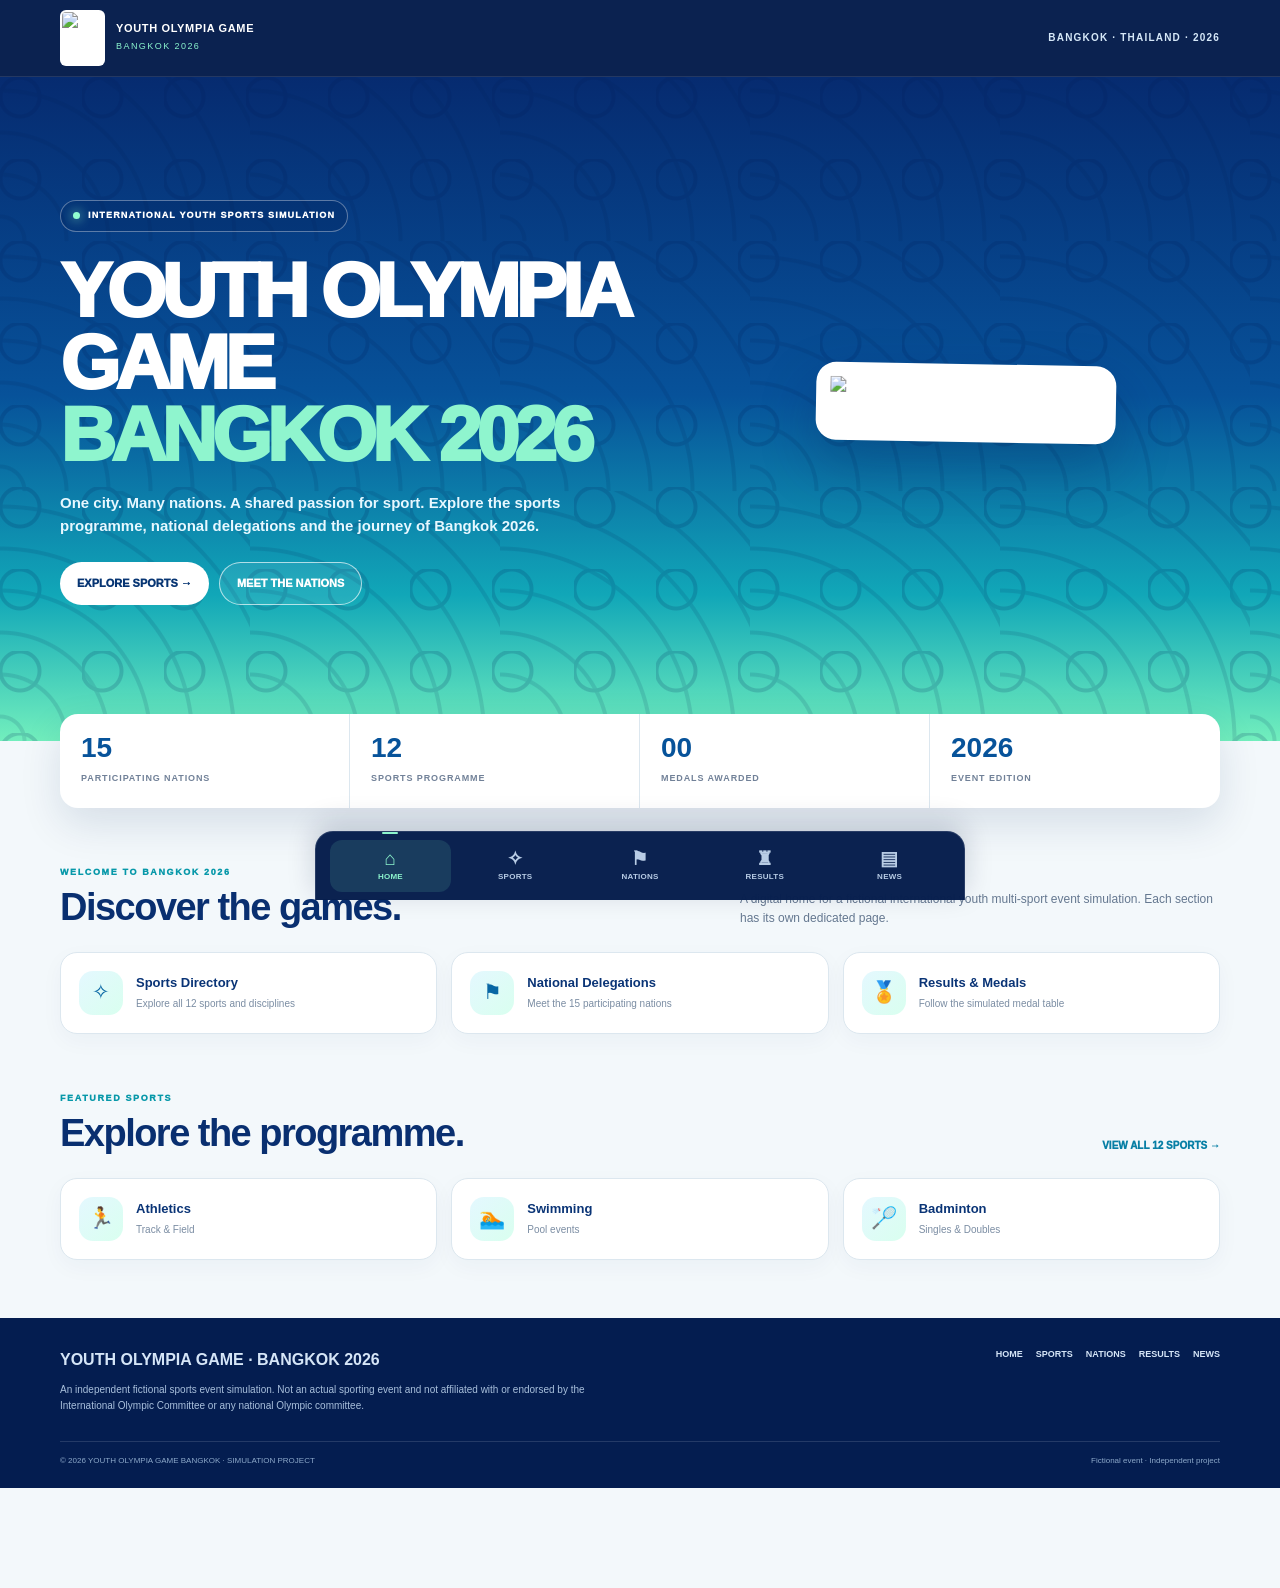
==== index.html @ f68425f7 "Add files via upload" ====
<!doctype html><html lang="en"><head><meta charset="utf-8"><meta name="viewport" content="width=device-width, initial-scale=1"><meta name="theme-color" content="#062b70"><title>Home | Youth Olympia Game Bangkok 2026</title><link rel="stylesheet" href="styles.css"></head><body><header class="topbar"><div class="wrap topnav"><a class="brand" href="index.html"><img src="assets/bangkok-2026-original-logo.jpg" alt="Bangkok 2026 logo"><span><b>YOUTH OLYMPIA GAME</b><small>BANGKOK 2026</small></span></a><div class="top-right">BANGKOK · THAILAND · 2026</div></div></header><main><section class="hero"><div class="wrap hero-inner"><div><div class="eyebrow"><span class="dot"></span> INTERNATIONAL YOUTH SPORTS SIMULATION</div><h1>YOUTH OLYMPIA GAME<span>BANGKOK 2026</span></h1><p>One city. Many nations. A shared passion for sport. Explore the sports programme, national delegations and the journey of Bangkok 2026.</p><div class="actions"><a class="btn btn-white" href="sports.html">EXPLORE SPORTS →</a><a class="btn btn-outline" href="nations.html">MEET THE NATIONS</a></div></div><div class="hero-logo"><img src="assets/bangkok-2026-original-logo.jpg" alt="Official original Bangkok 2026 event logo"></div></div><div class="hero-foot">BANGKOK, THAILAND · 2026 · FICTIONAL EVENT SIMULATION</div></section>
<div class="wrap stats-wrap"><div class="stats"><div class="stat"><strong>15</strong><span>Participating nations</span></div><div class="stat"><strong>12</strong><span>Sports programme</span></div><div class="stat"><strong>00</strong><span>Medals awarded</span></div><div class="stat"><strong>2026</strong><span>Event edition</span></div></div></div>
<section><div class="wrap"><div class="section-head"><div><div class="kicker">WELCOME TO BANGKOK 2026</div><h2>Discover the games.</h2></div><p class="section-copy">A digital home for a fictional international youth multi-sport event simulation. Each section has its own dedicated page.</p></div><div class="quick-grid"><a class="quick-card" href="sports.html"><span class="quick-icon">✧</span><span><strong>Sports Directory</strong><small>Explore all 12 sports and disciplines</small></span></a><a class="quick-card" href="nations.html"><span class="quick-icon">⚑</span><span><strong>National Delegations</strong><small>Meet the 15 participating nations</small></span></a><a class="quick-card" href="results.html"><span class="quick-icon">🏅</span><span><strong>Results & Medals</strong><small>Follow the simulated medal table</small></span></a></div></div></section>
<section style="padding-top:0"><div class="wrap"><div class="section-head"><div><div class="kicker">FEATURED SPORTS</div><h2>Explore the programme.</h2></div><a class="section-link" href="sports.html">VIEW ALL 12 SPORTS →</a></div><div class="quick-grid"><a class="quick-card" href="sport.html?sport=athletics"><span class="quick-icon">🏃</span><span><strong>Athletics</strong><small>Track & Field</small></span></a><a class="quick-card" href="sport.html?sport=swimming"><span class="quick-icon">🏊</span><span><strong>Swimming</strong><small>Pool events</small></span></a><a class="quick-card" href="sport.html?sport=badminton"><span class="quick-icon">🏸</span><span><strong>Badminton</strong><small>Singles & Doubles</small></span></a></div></div></section></main><footer><div class="wrap"><div class="footer-top"><div><b>YOUTH OLYMPIA GAME · BANGKOK 2026</b><p>An independent fictional sports event simulation. Not an actual sporting event and not affiliated with or endorsed by the International Olympic Committee or any national Olympic committee.</p></div><div class="footer-links"><a href="index.html">HOME</a><a href="sports.html">SPORTS</a><a href="nations.html">NATIONS</a><a href="results.html">RESULTS</a><a href="news.html">NEWS</a></div></div><div class="footer-bottom"><span>© 2026 YOUTH OLYMPIA GAME BANGKOK · SIMULATION PROJECT</span><span>Fictional event · Independent project</span></div></div></footer><nav class="bottom-nav" aria-label="Main navigation"><div class="bottom-inner"><a class="bottom-link active" href="index.html"><span class="nav-ico">⌂</span><span>HOME</span></a><a class="bottom-link " href="sports.html"><span class="nav-ico">✧</span><span>SPORTS</span></a><a class="bottom-link " href="nations.html"><span class="nav-ico">⚑</span><span>NATIONS</span></a><a class="bottom-link " href="results.html"><span class="nav-ico">♜</span><span>RESULTS</span></a><a class="bottom-link " href="news.html"><span class="nav-ico">▤</span><span>NEWS</span></a></div></nav><script></script></body></html>
---- styles.css ----
:root{--navy:#062b70;--navy2:#041e54;--blue:#07539a;--cyan:#14a9bd;--mint:#78f0c2;--ink:#102a4d;--muted:#657890;--line:#dce7ef;--paper:#f3f8fb;--white:#fff;--shadow:0 16px 42px rgba(5,38,91,.12)}
*{box-sizing:border-box}html{scroll-behavior:smooth;scroll-padding-top:90px}body{margin:0;background:var(--paper);color:var(--ink);font-family:Inter,"Noto Sans Thai",Arial,sans-serif;line-height:1.55;padding-bottom:100px}a{color:inherit;text-decoration:none}button{font:inherit}.wrap{width:min(1160px,calc(100% - 36px));margin:auto}
.topbar{position:sticky;top:0;z-index:30;background:rgba(4,27,75,.97);backdrop-filter:blur(14px);color:#fff;border-bottom:1px solid rgba(255,255,255,.1)}
.topnav{height:76px;display:flex;align-items:center;justify-content:space-between;gap:16px}.brand{display:flex;align-items:center;gap:11px;min-width:0}.brand img{width:45px;height:56px;object-fit:contain;background:white;border-radius:6px;padding:2px}.brand b{display:block;font-size:11px;line-height:1.25;letter-spacing:.06em}.brand small{display:block;color:#8bf5ce;font-size:9px;letter-spacing:.16em;margin-top:4px}.top-right{font-size:10px;font-weight:900;letter-spacing:.12em;color:#d6e8f8}
.hero{position:relative;overflow:hidden;color:white;background:linear-gradient(180deg,#062b70 0%,#07529a 48%,#11a7b8 78%,#72efbd 100%);isolation:isolate}.hero:before{content:"";position:absolute;inset:0;z-index:-1;opacity:.16;background:radial-gradient(circle at 20px 20px,transparent 0 17px,#001b56 18px 21px,transparent 22px),repeating-radial-gradient(circle at 0 100%,transparent 0 22px,rgba(1,31,84,.75) 23px 26px,transparent 27px 42px);background-size:82px 82px,250px 250px;background-position:0 0,0 100%}
.hero-inner{display:grid;grid-template-columns:1.1fr .9fr;align-items:center;gap:30px;padding:65px 0 78px;min-height:470px}.eyebrow{display:inline-flex;align-items:center;gap:8px;border:1px solid rgba(255,255,255,.35);background:rgba(0,25,78,.2);border-radius:999px;padding:8px 12px;font-size:9px;font-weight:950;letter-spacing:.13em}.dot{width:7px;height:7px;border-radius:50%;background:#91ffd0;box-shadow:0 0 12px #91ffd0}.hero h1{font-size:clamp(44px,6vw,78px);line-height:.94;letter-spacing:-.065em;margin:22px 0 15px;font-weight:1000}.hero h1 span{display:block;color:#8ff5ce}.hero p{max-width:550px;color:#e7f8ff;font-size:15px;font-weight:600;margin:20px 0 25px}.actions{display:flex;gap:10px;flex-wrap:wrap}.btn{display:inline-flex;align-items:center;justify-content:center;border-radius:999px;padding:12px 17px;font-size:11px;font-weight:950;cursor:pointer;border:0}.btn-white{background:white;color:#073573}.btn-outline{border:1px solid rgba(255,255,255,.65);color:white;background:rgba(255,255,255,.08)}.hero-logo{width:min(300px,80%);margin:auto;background:#fff;padding:14px;border-radius:20px;box-shadow:0 24px 55px rgba(0,24,75,.25);transform:rotate(1deg)}.hero-logo img{width:100%;display:block}.hero-foot{position:absolute;bottom:13px;left:0;right:0;text-align:center;font-size:8px;letter-spacing:.14em;color:rgba(255,255,255,.78)}
.stats-wrap{margin-top:-27px;position:relative;z-index:2}.stats{display:grid;grid-template-columns:repeat(4,1fr);background:white;border-radius:18px;box-shadow:var(--shadow);overflow:hidden}.stat{padding:19px 21px;border-right:1px solid var(--line)}.stat:last-child{border:0}.stat strong{display:block;color:#07539a;font-size:28px;line-height:1.1}.stat span{font-size:9px;color:#718198;font-weight:900;letter-spacing:.1em;text-transform:uppercase}
section{padding:58px 0}.section-head{display:flex;justify-content:space-between;align-items:end;gap:20px;margin-bottom:24px}.kicker{font-size:9px;color:#0798a9;font-weight:1000;letter-spacing:.18em;text-transform:uppercase}h2{color:#092f70;font-size:clamp(26px,3.5vw,38px);line-height:1.08;letter-spacing:-.04em;margin:7px 0 0}.section-copy{max-width:480px;color:var(--muted);font-size:12px;margin:0}.section-link{color:#087fa5;font-size:10px;font-weight:950;white-space:nowrap}
.quick-grid{display:grid;grid-template-columns:repeat(3,1fr);gap:14px}.quick-card{display:flex;align-items:center;gap:13px;background:white;border:1px solid var(--line);border-radius:17px;padding:18px;box-shadow:0 7px 22px rgba(7,46,101,.04);transition:.2s}.quick-card:hover{transform:translateY(-3px);box-shadow:var(--shadow)}.quick-icon{width:44px;height:44px;flex:0 0 44px;border-radius:14px;background:linear-gradient(135deg,#e4f8ff,#d9ffef);display:grid;place-items:center;color:#0866a4;font-size:21px}.quick-card strong{display:block;color:#0a3476;font-size:13px}.quick-card small{display:block;color:#7b8da3;font-size:10px;margin-top:3px}
.sports-section{background:#eaf3f8}.tools{display:flex;gap:9px;flex-wrap:wrap;margin-bottom:18px}.search{flex:1;min-width:200px;border:1px solid #d7e4ed;border-radius:11px;padding:11px 14px;background:white;outline:none;font-size:11px}.filter{border:1px solid #d7e4ed;background:#fff;color:#536b85;border-radius:999px;padding:9px 13px;font-size:9px;font-weight:900;cursor:pointer}.filter.active{background:#073b82;color:#fff;border-color:#073b82}.sports-grid{display:grid;grid-template-columns:repeat(3,1fr);gap:13px}.sport-card{background:white;border:1px solid #dce7ef;border-radius:17px;padding:15px;display:flex;align-items:center;gap:12px;cursor:pointer;text-align:left;transition:.2s}.sport-card:hover{transform:translateY(-3px);box-shadow:var(--shadow);border-color:#9bdacb}.sport-mark{width:48px;height:48px;flex:0 0 48px;border-radius:14px;background:linear-gradient(145deg,#083a80,#087da5 65%,#39c6ae);display:grid;place-items:center;color:#fff;font-size:22px}.sport-card strong{display:block;color:#12366d;font-size:12px}.sport-card small{display:block;color:#8493a5;font-size:9px;margin-top:3px}.sport-card .arrow{margin-left:auto;color:#90a0b2}.countries-grid{display:grid;grid-template-columns:repeat(5,1fr);gap:11px}.country{display:flex;align-items:center;gap:9px;background:white;border:1px solid var(--line);border-radius:13px;padding:11px;min-width:0}.flag{width:42px;height:28px;flex:0 0 42px;border-radius:3px;overflow:hidden;box-shadow:0 1px 5px rgba(0,0,0,.16);background:white}.flag svg{display:block;width:100%;height:100%}.country b{font-size:10px;display:block;line-height:1.2;color:#173968}.country small{font-size:8px;color:#8a9aae;font-weight:800;letter-spacing:.08em}
.medal-area{background:#062b70;color:white;position:relative}.medal-area h2{color:white}.medal-area .section-copy{color:#bdd5ee}.table-shell{background:white;border-radius:18px;overflow:auto;box-shadow:0 16px 40px rgba(0,0,0,.16);color:var(--ink)}.table-head{padding:16px 19px;display:flex;justify-content:space-between;gap:10px;border-bottom:1px solid var(--line)}.table-head b{font-size:13px;color:#0a3476}.pill{background:#ddf9ef;color:#087d72;border-radius:999px;padding:6px 9px;font-size:8px;font-weight:1000;letter-spacing:.08em}table{width:100%;border-collapse:collapse;min-width:570px;font-size:10px}th{text-align:left;background:#f4f8fb;color:#7b8da2;font-size:8px;letter-spacing:.1em;text-transform:uppercase;padding:12px 15px}td{padding:12px 15px;border-top:1px solid #edf1f5;font-weight:750}td.num,th.num{text-align:center}.host td{background:#f0fff9}.table-note{padding:11px 16px;color:#8191a5;font-size:9px;background:#fbfdfe}
.page-banner{background:linear-gradient(120deg,#062b70,#087fa8 70%,#6ce7b9);color:white;padding:42px 0 45px;position:relative;overflow:hidden}.page-banner:after{content:"";position:absolute;right:-40px;top:-130px;width:350px;height:350px;border:1px solid rgba(255,255,255,.18);border-radius:50%;box-shadow:0 0 0 30px rgba(255,255,255,.04),0 0 0 70px rgba(255,255,255,.03)}.page-banner .kicker{color:#9bffdb}.page-banner h1{font-size:clamp(32px,5vw,52px);line-height:1;margin:9px 0 10px;letter-spacing:-.04em}.page-banner p{max-width:650px;color:#e1f7ff;font-size:12px;margin:0}
.news-grid{display:grid;grid-template-columns:repeat(3,1fr);gap:14px}.news-card{background:white;border:1px solid var(--line);border-radius:17px;overflow:hidden}.news-art{height:140px;background:linear-gradient(135deg,#062b70,#087eaa 68%,#71edbd);display:flex;align-items:end;padding:15px;color:white;font-size:10px;font-weight:1000;letter-spacing:.12em;position:relative;overflow:hidden}.news-art:after{content:"2026";position:absolute;right:-5px;top:-20px;font-size:78px;font-weight:1000;color:rgba(255,255,255,.13)}.news-body{padding:16px}.news-body small{font-size:8px;color:#078da7;font-weight:1000;letter-spacing:.12em}.news-body h3{font-size:13px;color:#10366f;margin:6px 0}.news-body p{font-size:10px;color:var(--muted);margin:0}
.detail-panel{background:white;border:1px solid var(--line);border-radius:18px;padding:22px;box-shadow:0 8px 24px rgba(7,46,101,.05)}.detail-panel h3{color:#0a3476;margin:0 0 8px}.detail-panel p{color:var(--muted);font-size:12px;margin:0 0 14px}.back-link{display:inline-block;color:#087fa5;font-size:10px;font-weight:950;margin-bottom:16px}
footer{background:#041d50;color:#d5e5f7;padding:30px 0 20px}.footer-top{display:flex;justify-content:space-between;gap:20px;padding-bottom:18px;border-bottom:1px solid rgba(255,255,255,.13)}.footer-top p{max-width:560px;color:#a9c0dc;font-size:10px}.footer-links{display:flex;gap:13px;flex-wrap:wrap;font-size:9px;font-weight:850}.footer-bottom{padding-top:13px;color:#8da9ca;font-size:8px;display:flex;justify-content:space-between;gap:12px}
.bottom-nav{position:fixed;bottom:0;left:0;right:0;z-index:60;background:rgba(4,27,75,.97);backdrop-filter:blur(15px);border-top:1px solid rgba(255,255,255,.13);padding:8px max(10px,env(safe-area-inset-left)) calc(8px + env(safe-area-inset-bottom));box-shadow:0 -8px 28px rgba(0,20,60,.18)}.bottom-inner{width:min(620px,100%);margin:auto;display:grid;grid-template-columns:repeat(5,1fr);gap:4px}.bottom-link{display:flex;flex-direction:column;align-items:center;justify-content:center;gap:3px;color:#b8cce5;padding:4px 2px;border-radius:12px;font-size:8px;font-weight:850;letter-spacing:.03em;min-height:52px}.bottom-link .nav-ico{font-size:19px;line-height:1}.bottom-link.active{color:#8cf4cd;background:rgba(120,240,194,.12)}.bottom-link.active:before{content:"";width:16px;height:2px;border-radius:4px;background:#8cf4cd;position:absolute;top:0}
@media(min-width:900px){.bottom-nav{left:50%;right:auto;transform:translateX(-50%);width:min(650px,calc(100% - 40px));border:1px solid rgba(255,255,255,.12);border-bottom:0;border-radius:18px 18px 0 0}}
@media(max-width:760px){.topnav{height:68px}.top-right{display:none}.hero-inner{display:block;padding:48px 0 65px;min-height:0}.hero h1{font-size:clamp(44px,12vw,68px)}.hero-logo{width:205px;margin:30px auto 0}.stats{grid-template-columns:repeat(2,1fr)}.stat{padding:15px;border-bottom:1px solid var(--line)}.stat:nth-child(2){border-right:0}.stat:nth-child(3),.stat:nth-child(4){border-bottom:0}.section-head{display:block}.section-copy{margin-top:10px}.quick-grid{grid-template-columns:1fr}.sports-grid{grid-template-columns:repeat(2,1fr);gap:9px}.sport-card{padding:10px;gap:8px}.sport-mark{width:40px;height:40px;flex-basis:40px}.sport-card strong{font-size:10px}.countries-grid{grid-template-columns:repeat(2,1fr);gap:8px}.country{padding:9px;gap:7px}.flag{width:36px;height:24px;flex-basis:36px}.news-grid{grid-template-columns:1fr}.footer-top,.footer-bottom{display:block}.footer-links{margin-top:12px}}
@media(max-width:390px){.sports-grid{grid-template-columns:1fr}.bottom-link{font-size:7px}.bottom-link .nav-ico{font-size:18px}}
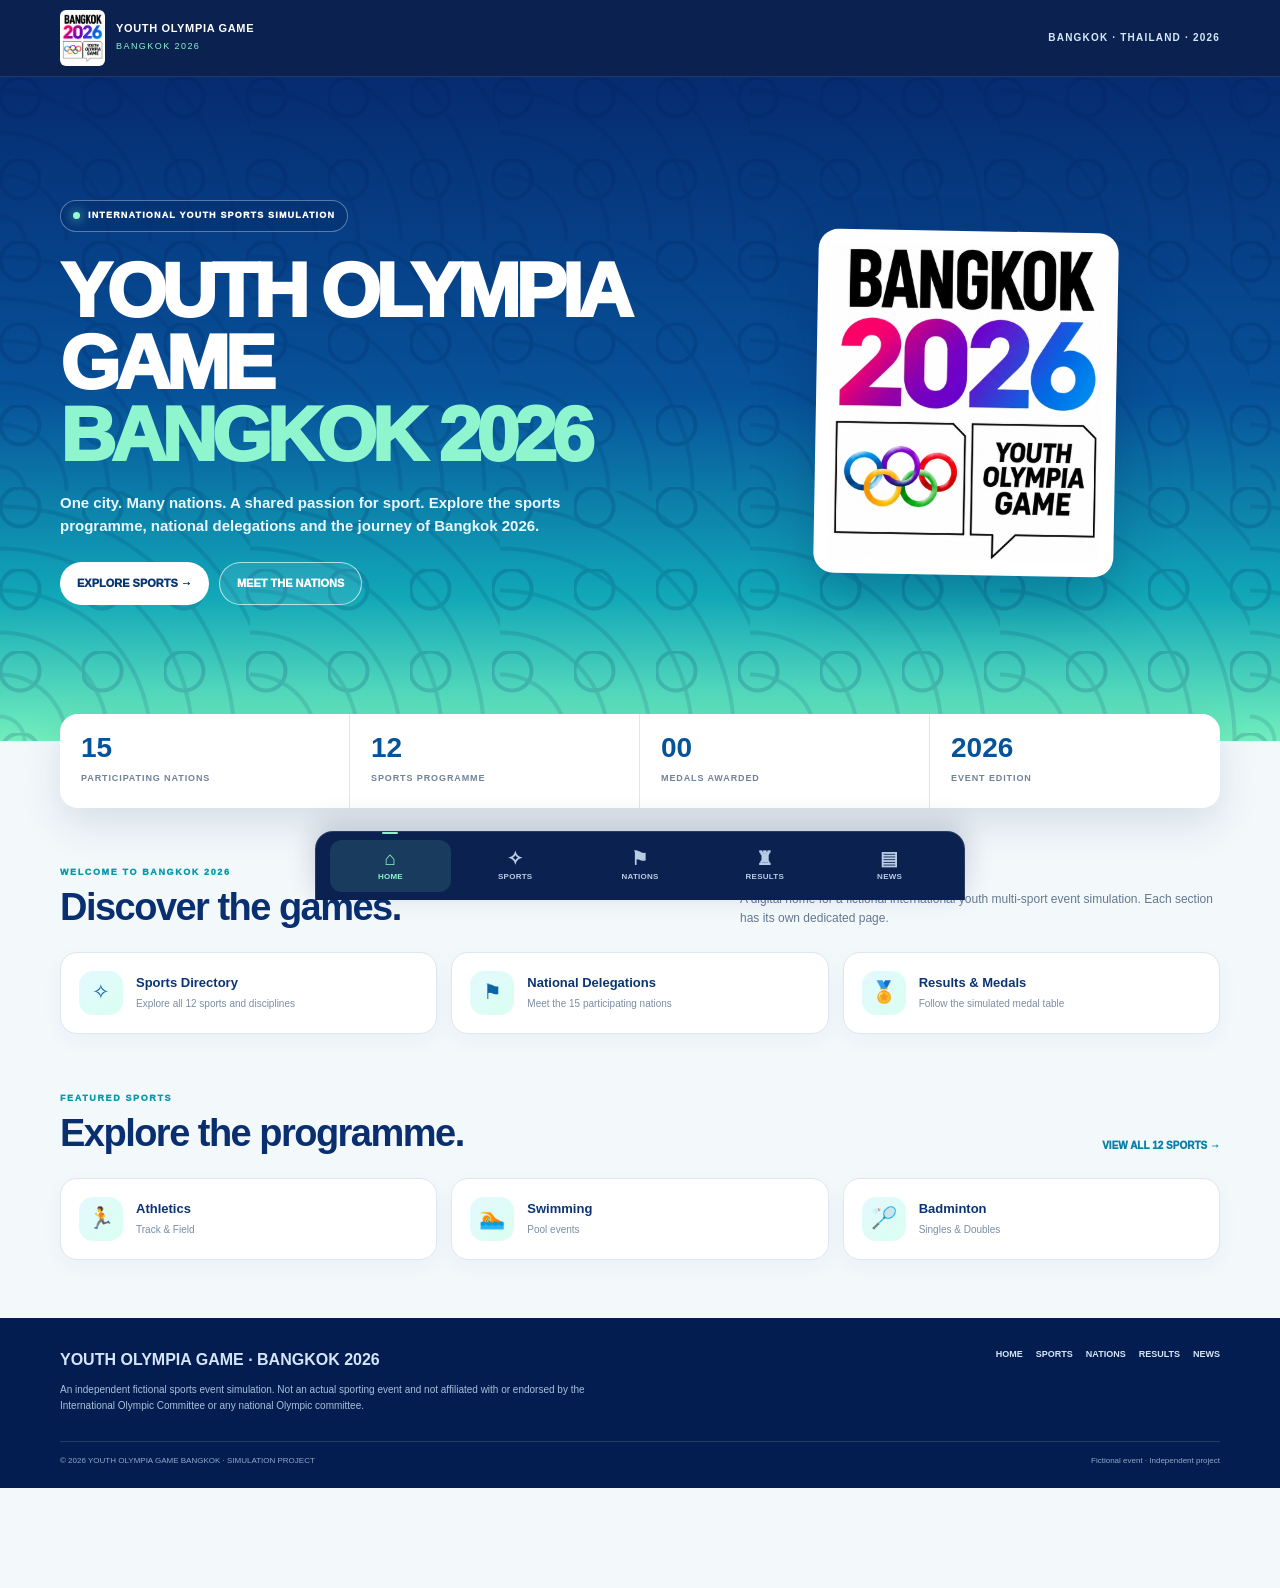
==== commit 2185b2fc: "Add files via upload" ====
--- a/index.html
+++ b/index.html
@@ -1,4 +1,4 @@
-<!doctype html><html lang="en"><head><meta charset="utf-8"><meta name="viewport" content="width=device-width, initial-scale=1"><meta name="theme-color" content="#062b70"><title>Home | Youth Olympia Game Bangkok 2026</title><link rel="stylesheet" href="styles.css"></head><body><header class="topbar"><div class="wrap topnav"><a class="brand" href="index.html"><img src="assets/bangkok-2026-original-logo.jpg" alt="Bangkok 2026 logo"><span><b>YOUTH OLYMPIA GAME</b><small>BANGKOK 2026</small></span></a><div class="top-right">BANGKOK · THAILAND · 2026</div></div></header><main><section class="hero"><div class="wrap hero-inner"><div><div class="eyebrow"><span class="dot"></span> INTERNATIONAL YOUTH SPORTS SIMULATION</div><h1>YOUTH OLYMPIA GAME<span>BANGKOK 2026</span></h1><p>One city. Many nations. A shared passion for sport. Explore the sports programme, national delegations and the journey of Bangkok 2026.</p><div class="actions"><a class="btn btn-white" href="sports.html">EXPLORE SPORTS →</a><a class="btn btn-outline" href="nations.html">MEET THE NATIONS</a></div></div><div class="hero-logo"><img src="assets/bangkok-2026-original-logo.jpg" alt="Official original Bangkok 2026 event logo"></div></div><div class="hero-foot">BANGKOK, THAILAND · 2026 · FICTIONAL EVENT SIMULATION</div></section>
+<!doctype html><html lang="en"><head><meta charset="utf-8"><meta name="viewport" content="width=device-width, initial-scale=1"><meta name="theme-color" content="#062b70"><title>Home | Youth Olympia Game Bangkok 2026</title><link rel="stylesheet" href="styles.css"></head><body><header class="topbar"><div class="wrap topnav"><a class="brand" href="index.html"><img src="[data-uri]" alt="Bangkok 2026 logo"><span><b>YOUTH OLYMPIA GAME</b><small>BANGKOK 2026</small></span></a><div class="top-right">BANGKOK · THAILAND · 2026</div></div></header><main><section class="hero"><div class="wrap hero-inner"><div><div class="eyebrow"><span class="dot"></span> INTERNATIONAL YOUTH SPORTS SIMULATION</div><h1>YOUTH OLYMPIA GAME<span>BANGKOK 2026</span></h1><p>One city. Many nations. A shared passion for sport. Explore the sports programme, national delegations and the journey of Bangkok 2026.</p><div class="actions"><a class="btn btn-white" href="sports.html">EXPLORE SPORTS →</a><a class="btn btn-outline" href="nations.html">MEET THE NATIONS</a></div></div><div class="hero-logo"><img src="[data-uri]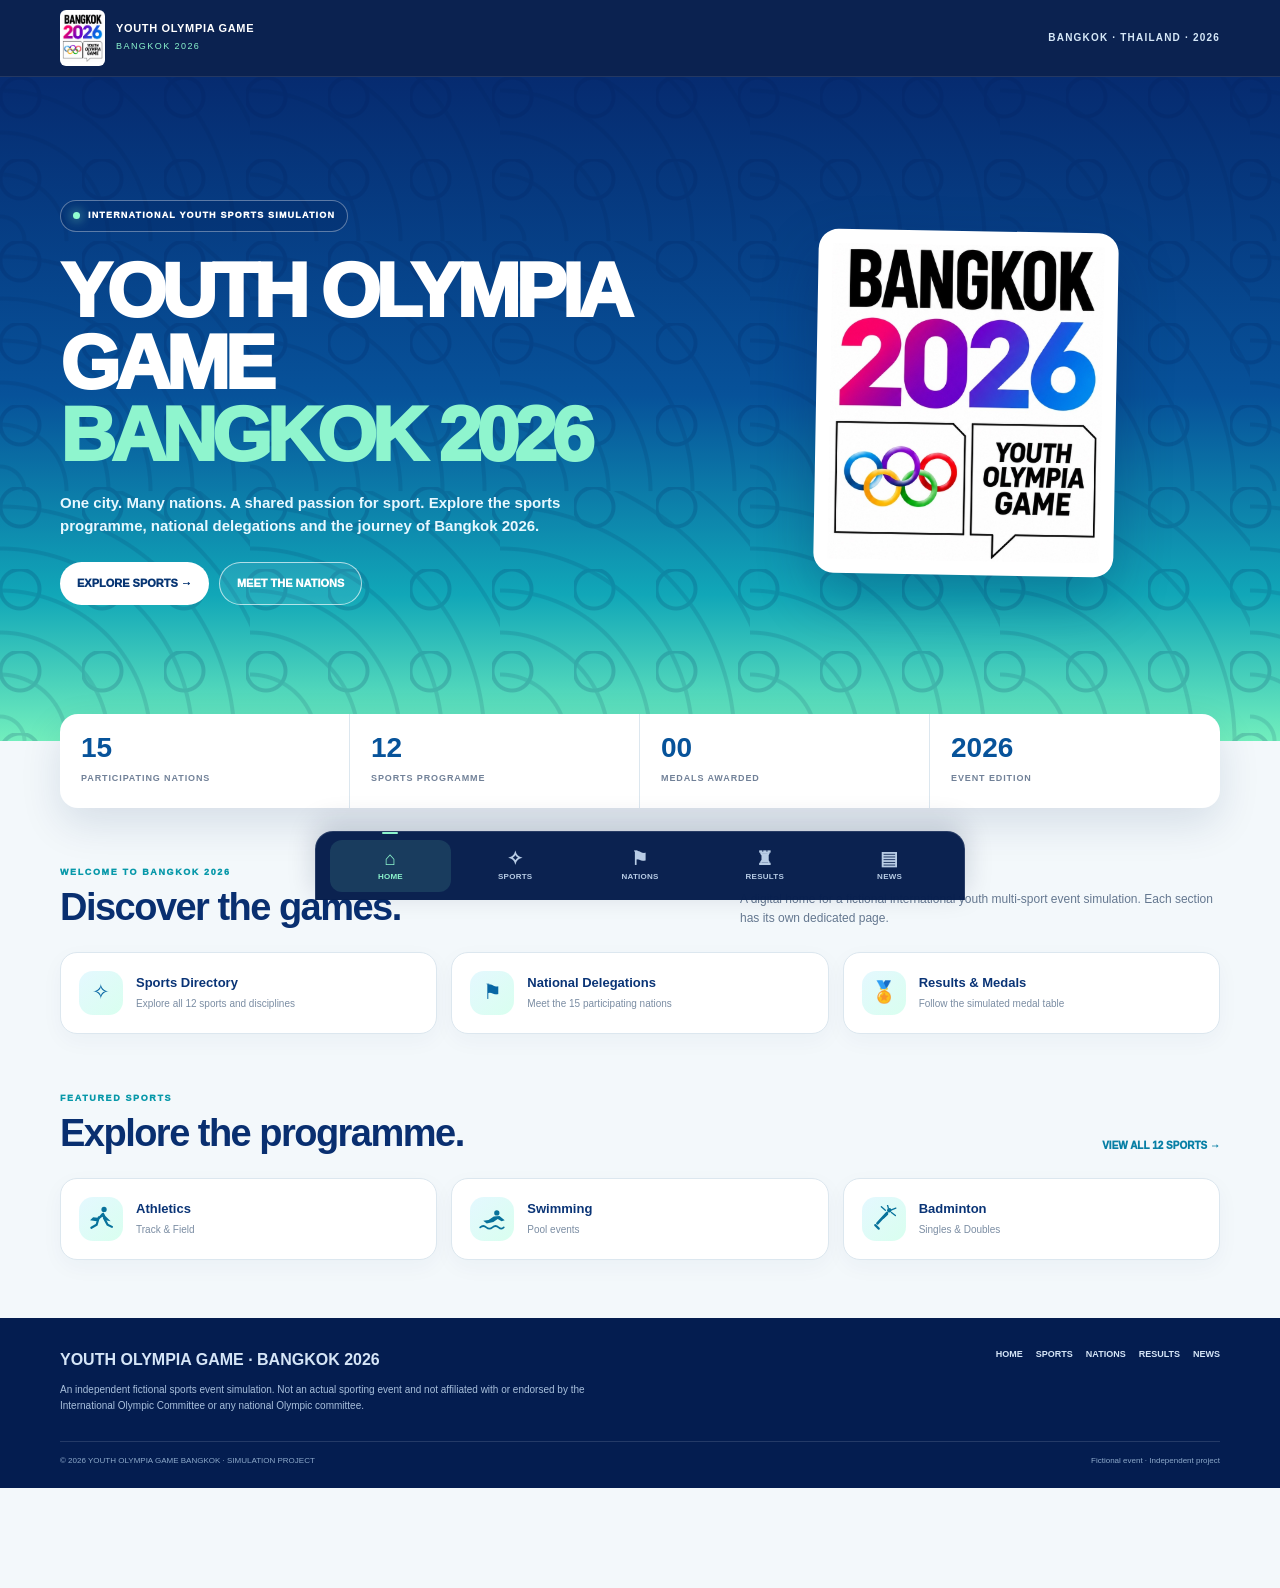
==== commit 94ba0935: "Add files via upload" ====
--- a/index.html
+++ b/index.html
@@ -1,4 +1,4 @@
 <!doctype html><html lang="en"><head><meta charset="utf-8"><meta name="viewport" content="width=device-width, initial-scale=1"><meta name="theme-color" content="#062b70"><title>Home | Youth Olympia Game Bangkok 2026</title><link rel="stylesheet" href="styles.css"></head><body><header class="topbar"><div class="wrap topnav"><a class="brand" href="index.html"><img src="[data-uri]" alt="Bangkok 2026 logo"><span><b>YOUTH OLYMPIA GAME</b><small>BANGKOK 2026</small></span></a><div class="top-right">BANGKOK · THAILAND · 2026</div></div></header><main><section class="hero"><div class="wrap hero-inner"><div><div class="eyebrow"><span class="dot"></span> INTERNATIONAL YOUTH SPORTS SIMULATION</div><h1>YOUTH OLYMPIA GAME<span>BANGKOK 2026</span></h1><p>One city. Many nations. A shared passion for sport. Explore the sports programme, national delegations and the journey of Bangkok 2026.</p><div class="actions"><a class="btn btn-white" href="sports.html">EXPLORE SPORTS →</a><a class="btn btn-outline" href="nations.html">MEET THE NATIONS</a></div></div><div class="hero-logo"><img src="[data-uri]